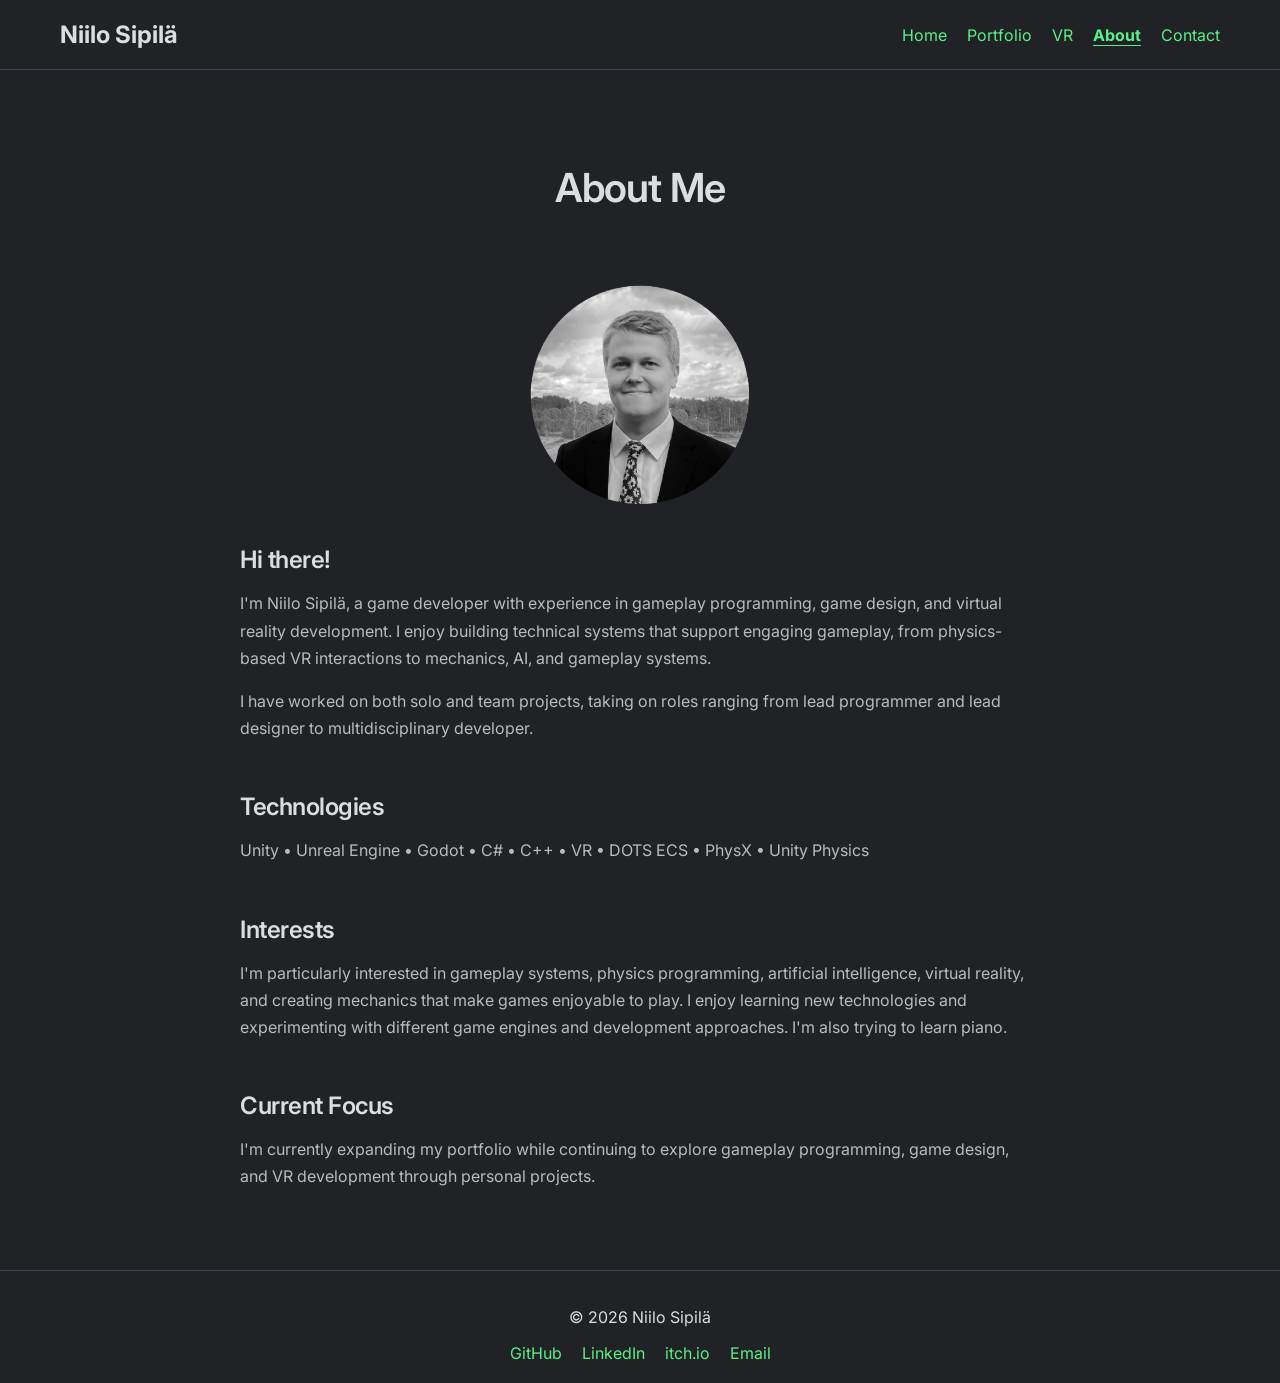
==== about/index.html @ 5193f63b "Add itch.io link to footer" ====
<head>

    <meta charset="UTF-8">
    <meta name="viewport" content="width=device-width, initial-scale=1.0">

    <title>About | Niilo Sipilä</title>

    <meta name="description"
        content="Learn more about Niilo Sipilä, a game developer with experience in gameplay programming, game design, and VR development.">
    <meta property="og:title" content="About | Niilo Sipilä">
    <meta property="og:description" content="Learn more about Niilo Sipilä, a game developer with experience in gameplay programming, game design, and VR development.">
    <meta property="og:image" content="https://unipachu.github.io/images/og-image.png">
    <meta property="og:url" content="https://unipachu.github.io/about/">
    <meta property="og:type" content="website">
    <meta name="twitter:card" content="summary_large_image">
    <meta name="twitter:title" content="Niilo Sipilä | Game Developer">
    <meta name="twitter:description" content="Game developer specializing in gameplay programming, game design, and VR.">
    <meta name="twitter:image" content="https://unipachu.github.io/images/og-image.png">

    <link rel="preconnect" href="https://fonts.googleapis.com">
    <link rel="preconnect" href="https://fonts.gstatic.com" crossorigin>
    <link href="https://fonts.googleapis.com/css2?family=Inter:wght@400;500;600;700&display=swap" rel="stylesheet">
    <link rel="stylesheet" href="../css/style.css">
    <link rel="icon" type="image/png" href="../images/favicon.png">

</head>

<body>

    <header>
        <div class="container">
            <nav>
                <div class="logo">
                    <a href="/">Niilo Sipilä</a>
                </div>

                <div class="nav-links">
                    <a href="/">Home</a>
                    <a href="/portfolio/">Portfolio</a>
                    <a href="/vr/">VR</a>
                    <a href="/about/" class="active">About</a>
                    <a href="/contact/">Contact</a>
                </div>
            </nav>
        </div>
    </header>

    <main>
        <div class="container">

            <section class="page-header">

                <h1>About Me</h1>

                <!-- <p>
                    Game developer with a passion for gameplay programming, game design, and VR.
                </p> -->

            </section>

            <section class="about-content">

                <div class="about-profile">

                    <img src="/images/profile.png"
                        alt="Portrait of Niilo Sipilä">

                </div>

                <section class="about-section">

                    <h2>Hi there!</h2>

                    <p>
                        I'm Niilo Sipilä, a game developer with experience in gameplay programming,
                        game design, and virtual reality development. I enjoy building technical
                        systems that support engaging gameplay, from physics-based VR interactions
                        to mechanics, AI, and gameplay systems.
                    </p>

                    <p>
                        I have worked on both solo and team projects, taking on roles ranging
                        from lead programmer and lead designer to multidisciplinary developer.
                    </p>

                </section>

                <section class="about-section">

                    <h2>Technologies</h2>

                    <p>
                        Unity • Unreal Engine • Godot • C# • C++ • VR • DOTS ECS • PhysX • Unity Physics
                    </p>

                </section>

                <section class="about-section">

                    <h2>Interests</h2>

                    <p>
                        I'm particularly interested in gameplay systems, physics programming,
                        artificial intelligence, virtual reality, and creating mechanics that
                        make games enjoyable to play. I enjoy learning new technologies and
                        experimenting with different game engines and development approaches.
                        I'm also trying to learn piano.
                    </p>

                </section>

                <section class="about-section">

                    <h2>Current Focus</h2>

                    <p>
                        I'm currently expanding my portfolio while continuing to explore gameplay
                        programming, game design, and VR development through personal projects.
                    </p>

                </section>

            </section>

        </div>
    </main>

    <footer>
        <div class="container">
            <p>© 2026 Niilo Sipilä</p>

            <div class="footer-links">
                <a href="https://github.com/unipachu" target="_blank" rel="noopener noreferrer">GitHub</a>
                <a href="https://www.linkedin.com/in/niilo-s-b567a1142" target="_blank" rel="noopener noreferrer">LinkedIn</a>
                <a href="https://unipachu.itch.io" target="_blank" rel="noopener noreferrer">itch.io</a>
                <a href="mailto:sipinii@hotmail.com">Email</a>
            </div>
        </div>
    </footer>

</body>

</html>
---- css/style.css ----
/* Global settings */

:root {
    --bg-color: #202225;
    --surface-color: #2f3136;
    --border-color: #40444b;
    --text-color: #dcddde;
    --muted-text-color: #b9bbbe;
    --accent-color: #57f287;
    --accent-hover-color: #45c97a;
}

* {
    box-sizing: border-box;
}

body {
    margin: 0;
    font-family: "Inter", sans-serif;
    min-height: 100vh;
    display: flex;
    flex-direction: column;

    background-color: var(--bg-color);
    color: var(--text-color);
}

main {
    flex: 1;
}

h1,
h2,
h3 {
    font-weight: 600;
    letter-spacing: -0.02em;
}

/* Layout */

.container {
    max-width: 1200px;
    margin: 0 auto;
    padding: 0 20px;
}

/* Navigation */

header {
    padding: 20px;
    border-bottom: 1px solid var(--border-color);
}

nav {
    display: flex;
    justify-content: space-between;
    align-items: center;
}

.logo a {
    font-size: 1.5rem;
    font-weight: bold;
    text-decoration: none;
    color: inherit;
}

.nav-links {
    display: flex;
    gap: 20px;
}

.nav-links a {
    text-decoration: none;
    color: var(--accent-color);
}

.nav-links a:hover {
    color: var(--accent-color);
}

.nav-links a.active {
    font-weight: bold;
    text-decoration: underline;
    text-underline-offset: 4px;
}

/* Footer */

footer {
    padding: 20px;
    border-top: 1px solid var(--border-color);
    text-align: center;
}

.footer-links {
    display: flex;
    justify-content: center;
    gap: 20px;
}

.footer-links a {
    text-decoration: none;
    color: var(--accent-color);
}

.footer-links a:hover {
    color: var(--accent-color);
}

/* Hero */

.hero {
    padding: 80px 0 30px;
    text-align: center;
}

.hero h1 {
    font-size: 3rem;
    margin-bottom: 10px;
}

.hero h2 {
    font-weight: normal;
    margin-bottom: 30px;
}

.hero p {
    max-width: 700px;
    margin: 0 auto 40px;
    line-height: 1.6;
}

/* Featured work */

.featured-work {
    padding: 0 0 80px;
    text-align: center;
}

.work-cards {
    display: flex;
    justify-content: center;
    gap: 30px;
    margin-top: 0;
}

.work-card {
    max-width: 400px;
    padding: 30px;

    background-color: var(--surface-color);
    border: 1px solid var(--border-color);
    border-radius: 10px;
}

.work-card p {
    line-height: 1.6;
}

.work-card a {
    display: inline-block;
    margin-top: 20px;
}

/* Portfolio pages */

.page-header {
    padding: 60px 0 40px;
    text-align: center;
}

.page-header h1 {
    font-size: 2.5rem;
}

.projects {
    display: flex;
    flex-direction: column;
    align-items: center;
    gap: 50px;
    padding-bottom: 80px;
}

.project-card {
    width: 700px;
    max-width: 100%;
    padding: 30px;

    background-color: var(--surface-color);
    border: 1px solid var(--border-color);
    border-radius: 10px;
}

.project-card p {
    line-height: 1.6;
}

.project-role {
    font-weight: bold;
}

.project-details {
    text-align: left;
}

/* Project media */

.project-media {
    text-align: center;
    margin: 30px 0;
}

.project-media img {
    width: 426px;
    max-width: 100%;
    height: auto;
}

/* Project links */

.project-card a {
    display: inline-block;
    margin-top: 20px;
    padding: 10px 20px;
    border-radius: 6px;
    background-color: var(--accent-color);
    color: #202225;
    text-decoration: none;
    font-weight: bold;
}

.project-links {
    display: flex;
    flex-direction: column;
    align-items: flex-start;
    gap: 10px;
    margin-top: 20px;
}

.video-container {
    position: relative;
    width: 100%;
    max-width: 700px;
    aspect-ratio: 16 / 9;
    margin: 30px auto 0;
}

.video-container iframe {
    width: 100%;
    height: 100%;
    border: none;
    border-radius: 10px;
}

/* About page */

.about-content {
    max-width: 800px;
    margin: 0 auto 80px;
}

.about-profile {
    display: flex;
    justify-content: center;
    margin-bottom: 40px;
}

.about-profile img {
    width: 220px;
    height: 220px;
    border-radius: 50%;
    object-fit: cover;
}

.about-section {
    margin-bottom: 50px;
}

.about-section h2 {
    margin-bottom: 15px;
}

.about-section p {
    line-height: 1.7;
}

/* Contact page */

.contact-content {
    max-width: 800px;
    margin: 0 auto 80px;
}

.contact-item {
    margin-bottom: 40px;
}

.contact-item h2 {
    margin-bottom: 10px;
}

.contact-item p {
    margin: 0;
    line-height: 1.6;
}

p {
    color: var(--text-color);
}

.about-section p,
.project-details p {
    color: var(--muted-text-color);
}

/* Global links */

a {
    color: var(--accent-color);
}

a:hover {
    opacity: 0.8;
}

.project-links a,
.work-card a {
    display: inline-block;
    padding: 8px 14px;
    border-radius: 6px;
    background-color: var(--accent-color);
    color: #202225;
    text-decoration: none;
    font-weight: bold;
}

.project-links a:hover,
.work-card a:hover {
    opacity: 0.85;
}
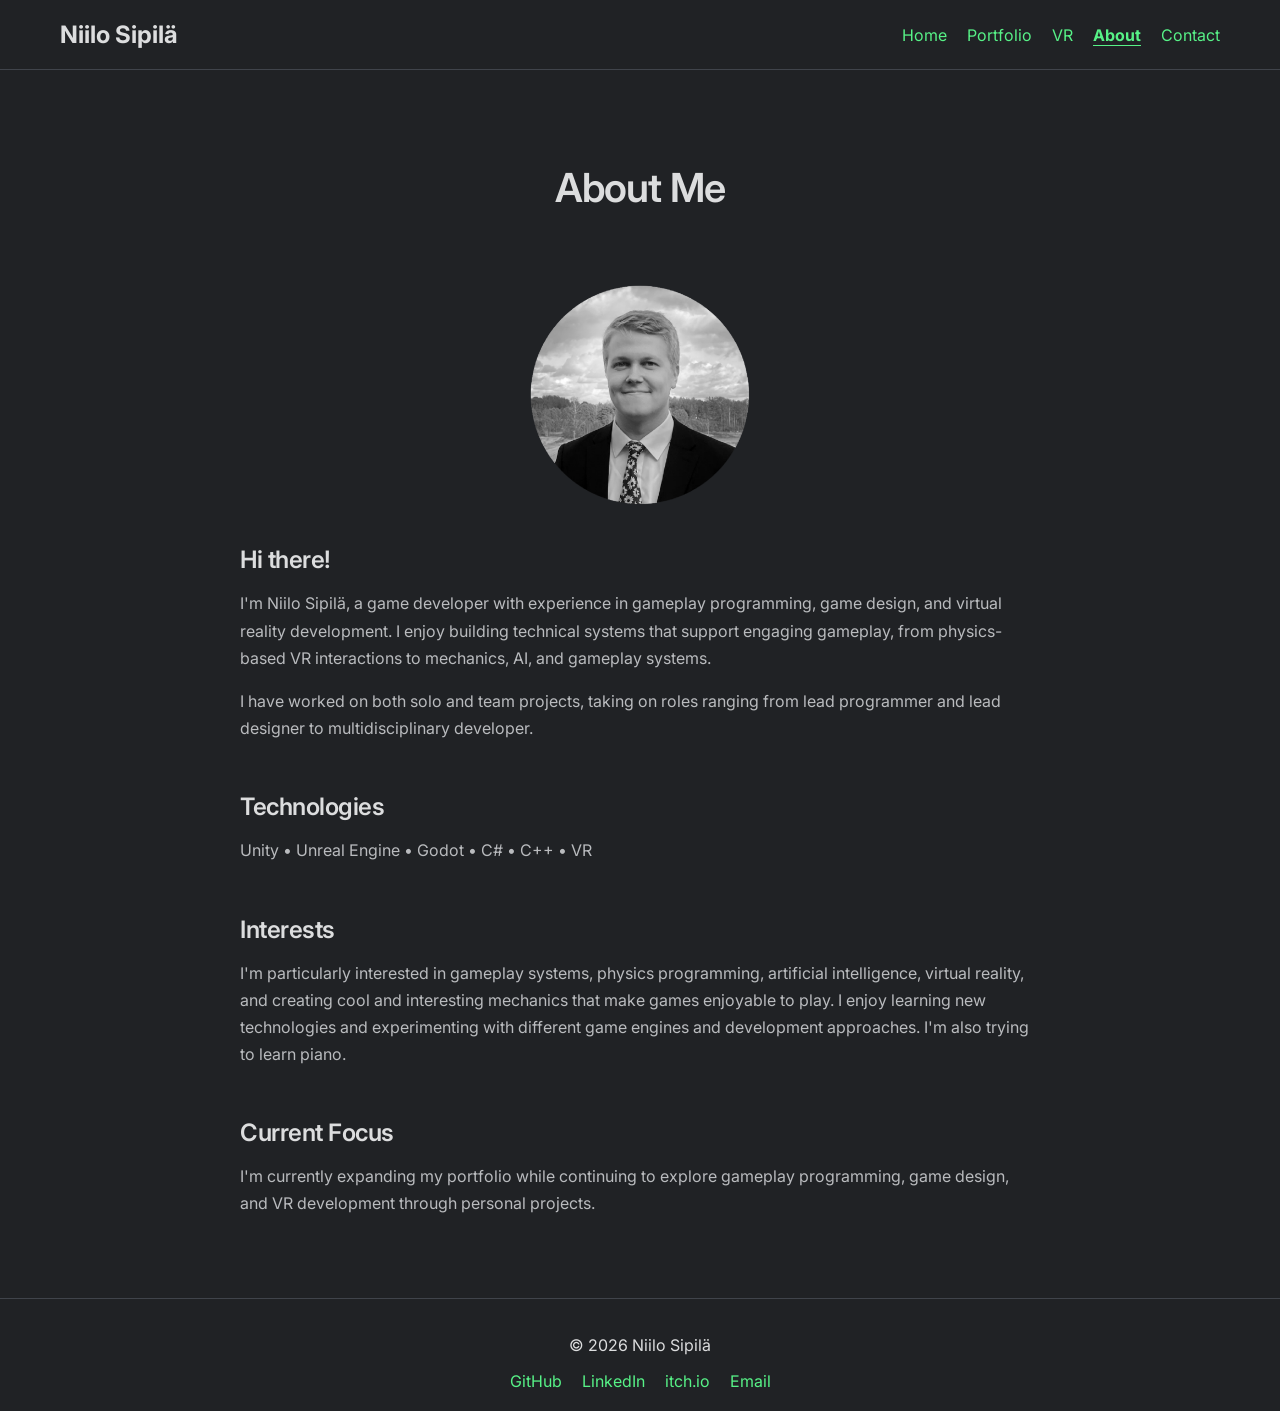
==== commit dac467f3: "Update About page text" ====
--- a/about/index.html
+++ b/about/index.html
@@ -90,7 +90,7 @@
                     <h2>Technologies</h2>
 
                     <p>
-                        Unity • Unreal Engine • Godot • C# • C++ • VR • DOTS ECS • PhysX • Unity Physics
+                        Unity • Unreal Engine • Godot • C# • C++ • VR
                     </p>
 
                 </section>
@@ -101,8 +101,8 @@
 
                     <p>
                         I'm particularly interested in gameplay systems, physics programming,
-                        artificial intelligence, virtual reality, and creating mechanics that
-                        make games enjoyable to play. I enjoy learning new technologies and
+                        artificial intelligence, virtual reality, and creating cool and interesting
+                        mechanics that make games enjoyable to play. I enjoy learning new technologies and
                         experimenting with different game engines and development approaches.
                         I'm also trying to learn piano.
                     </p>
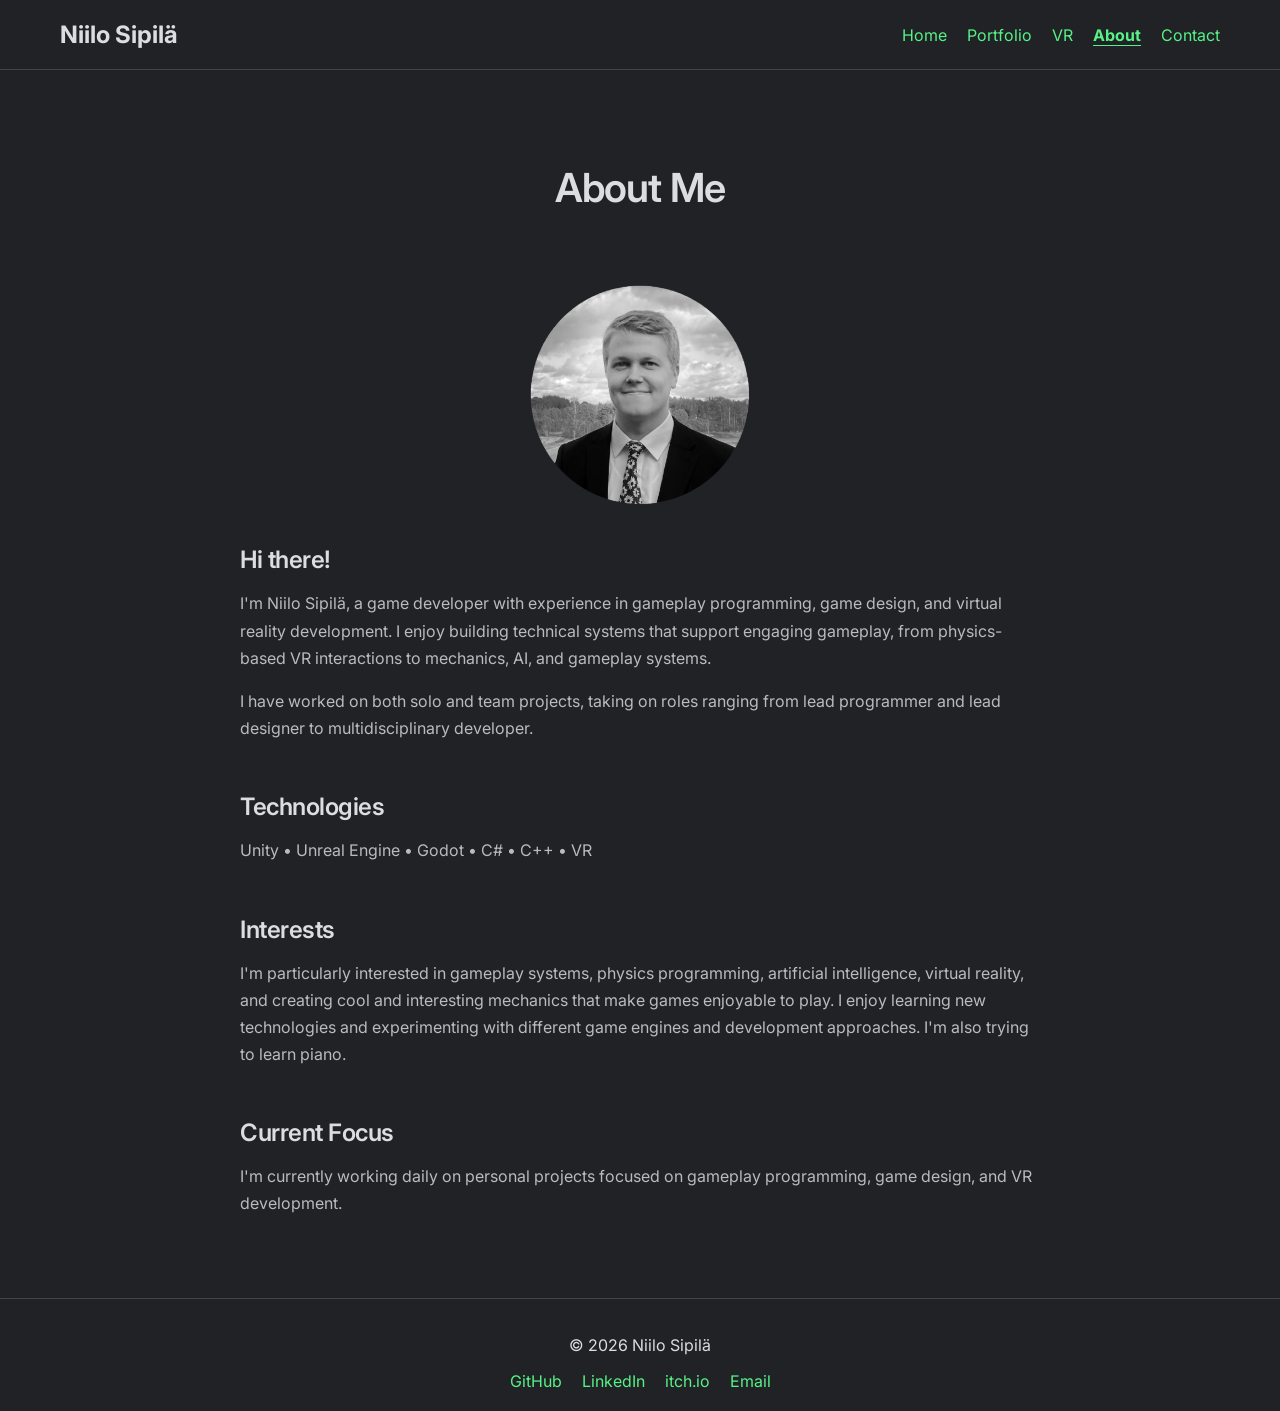
==== commit 192f6e18: "Update About page" ====
--- a/about/index.html
+++ b/about/index.html
@@ -114,8 +114,8 @@
                     <h2>Current Focus</h2>
 
                     <p>
-                        I'm currently expanding my portfolio while continuing to explore gameplay
-                        programming, game design, and VR development through personal projects.
+                        I'm currently working daily on personal projects focused on gameplay programming,
+                        game design, and VR development.
                     </p>
 
                 </section>
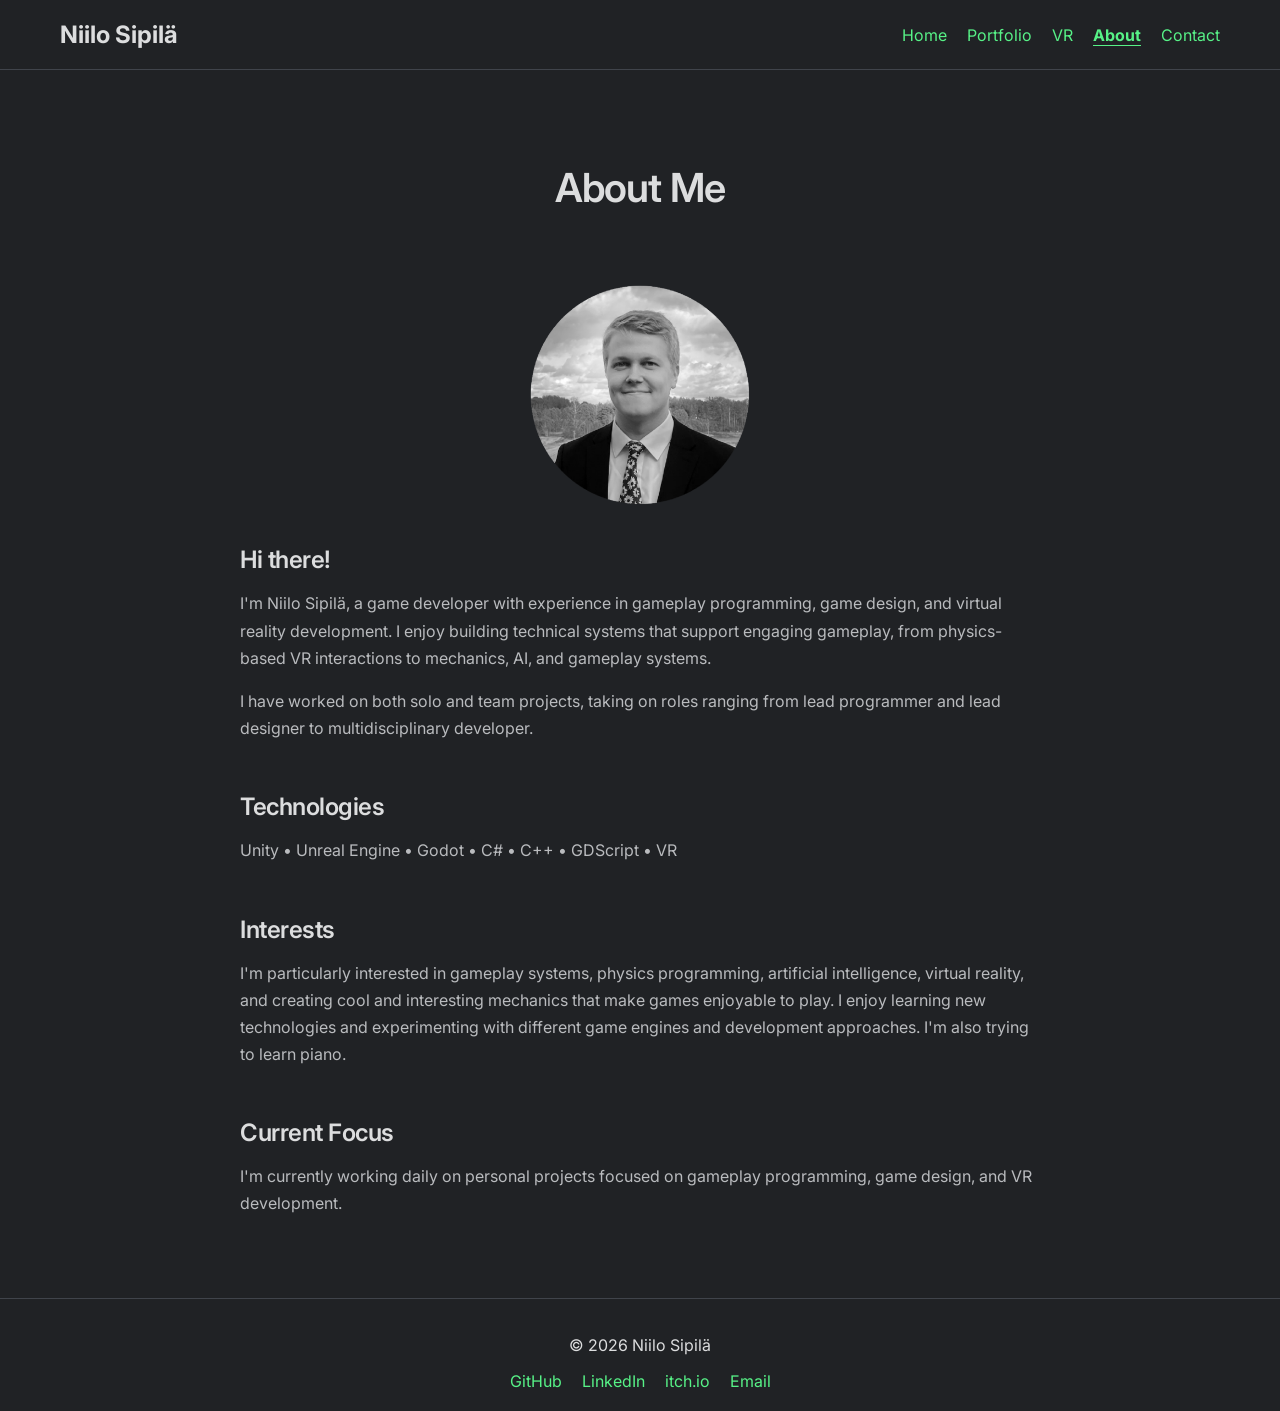
==== commit 5021d777: "Update some project descriptions" ====
--- a/about/index.html
+++ b/about/index.html
@@ -90,7 +90,7 @@
                     <h2>Technologies</h2>
 
                     <p>
-                        Unity • Unreal Engine • Godot • C# • C++ • VR
+                        Unity • Unreal Engine • Godot • C# • C++ • GDScript • VR
                     </p>
 
                 </section>
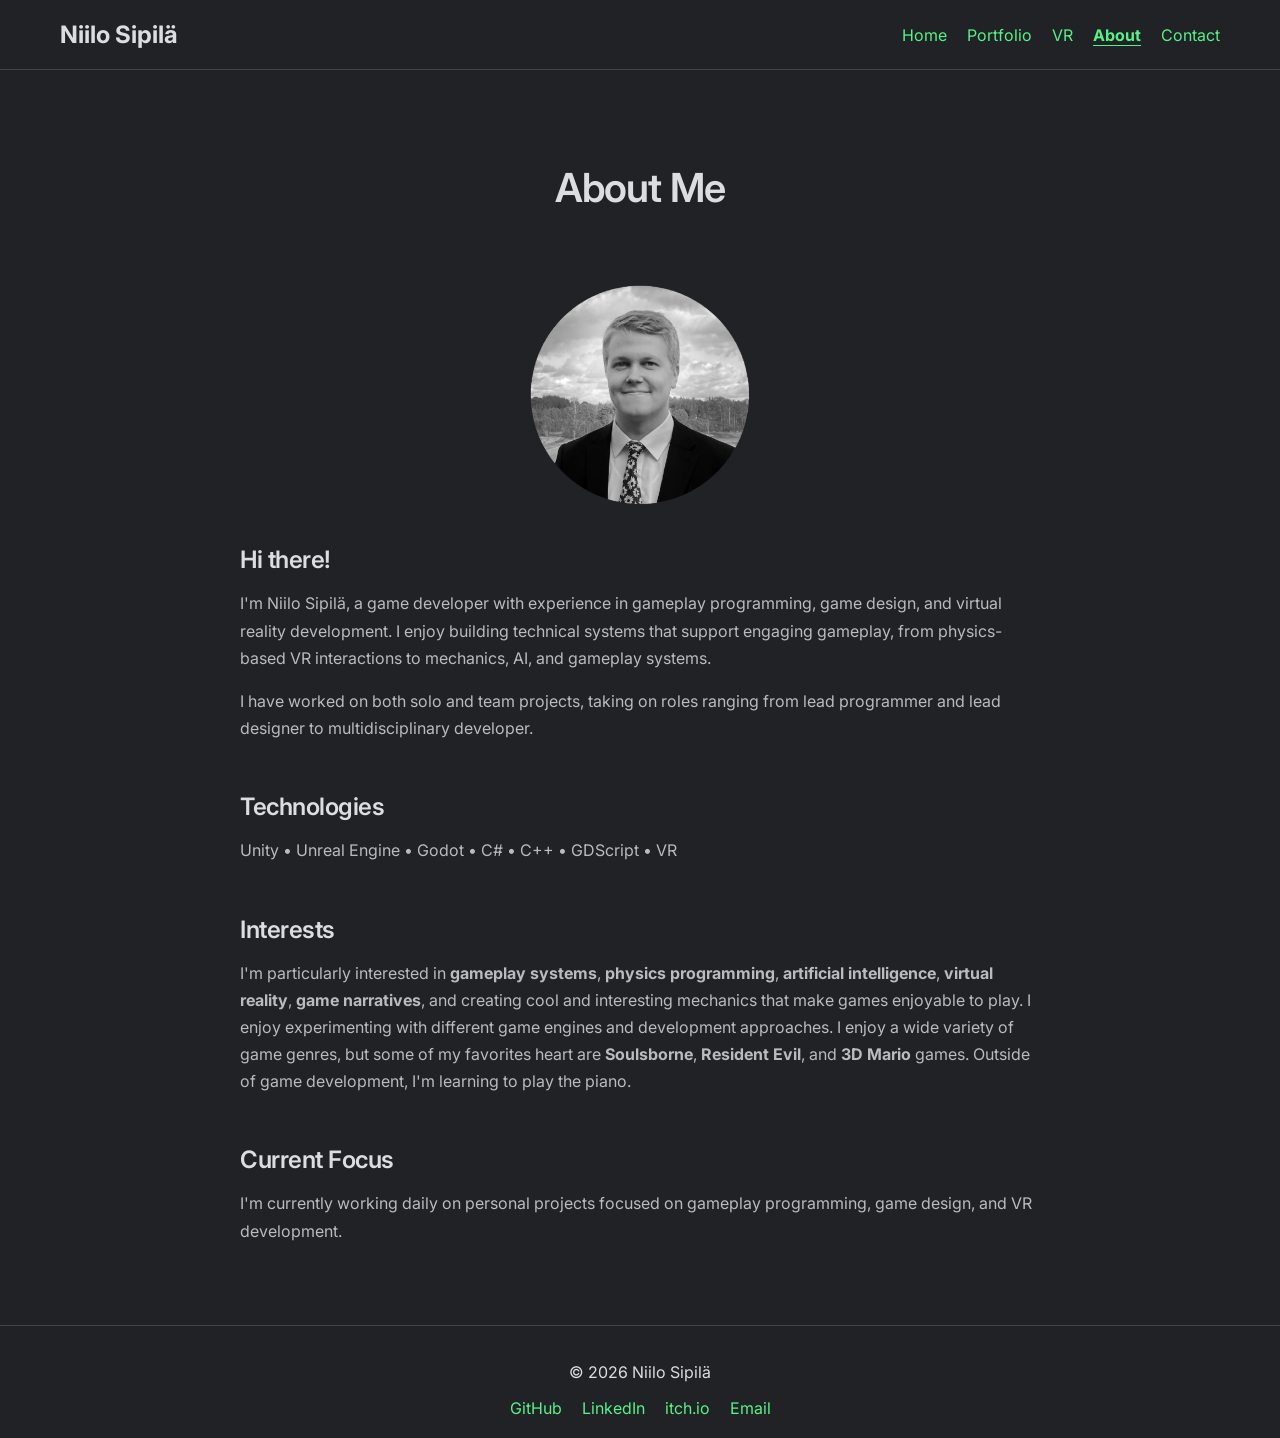
==== commit bca7d7d6: "Update Interests chapter text. Update Chaos Vehicle VR project description." ====
--- a/about/index.html
+++ b/about/index.html
@@ -99,13 +99,18 @@
 
                     <h2>Interests</h2>
 
-                    <p>
-                        I'm particularly interested in gameplay systems, physics programming,
-                        artificial intelligence, virtual reality, and creating cool and interesting
-                        mechanics that make games enjoyable to play. I enjoy learning new technologies and
-                        experimenting with different game engines and development approaches.
-                        I'm also trying to learn piano.
-                    </p>
+                        <p>
+                            I'm particularly interested in <strong>gameplay systems</strong>,
+                            <strong>physics programming</strong>,
+                            <strong>artificial intelligence</strong>,
+                            <strong>virtual reality</strong>,
+                            <strong>game narratives</strong>, and creating cool and interesting
+                            mechanics that make games enjoyable to play. I enjoy experimenting with different
+                            game engines and development approaches. I enjoy a wide variety of game genres,
+                            but some of my favorites heart are <strong>Soulsborne</strong>,
+                            <strong>Resident Evil</strong>, and <strong>3D Mario</strong> games.
+                            Outside of game development, I'm learning to play the piano.
+                        </p>
 
                 </section>
 
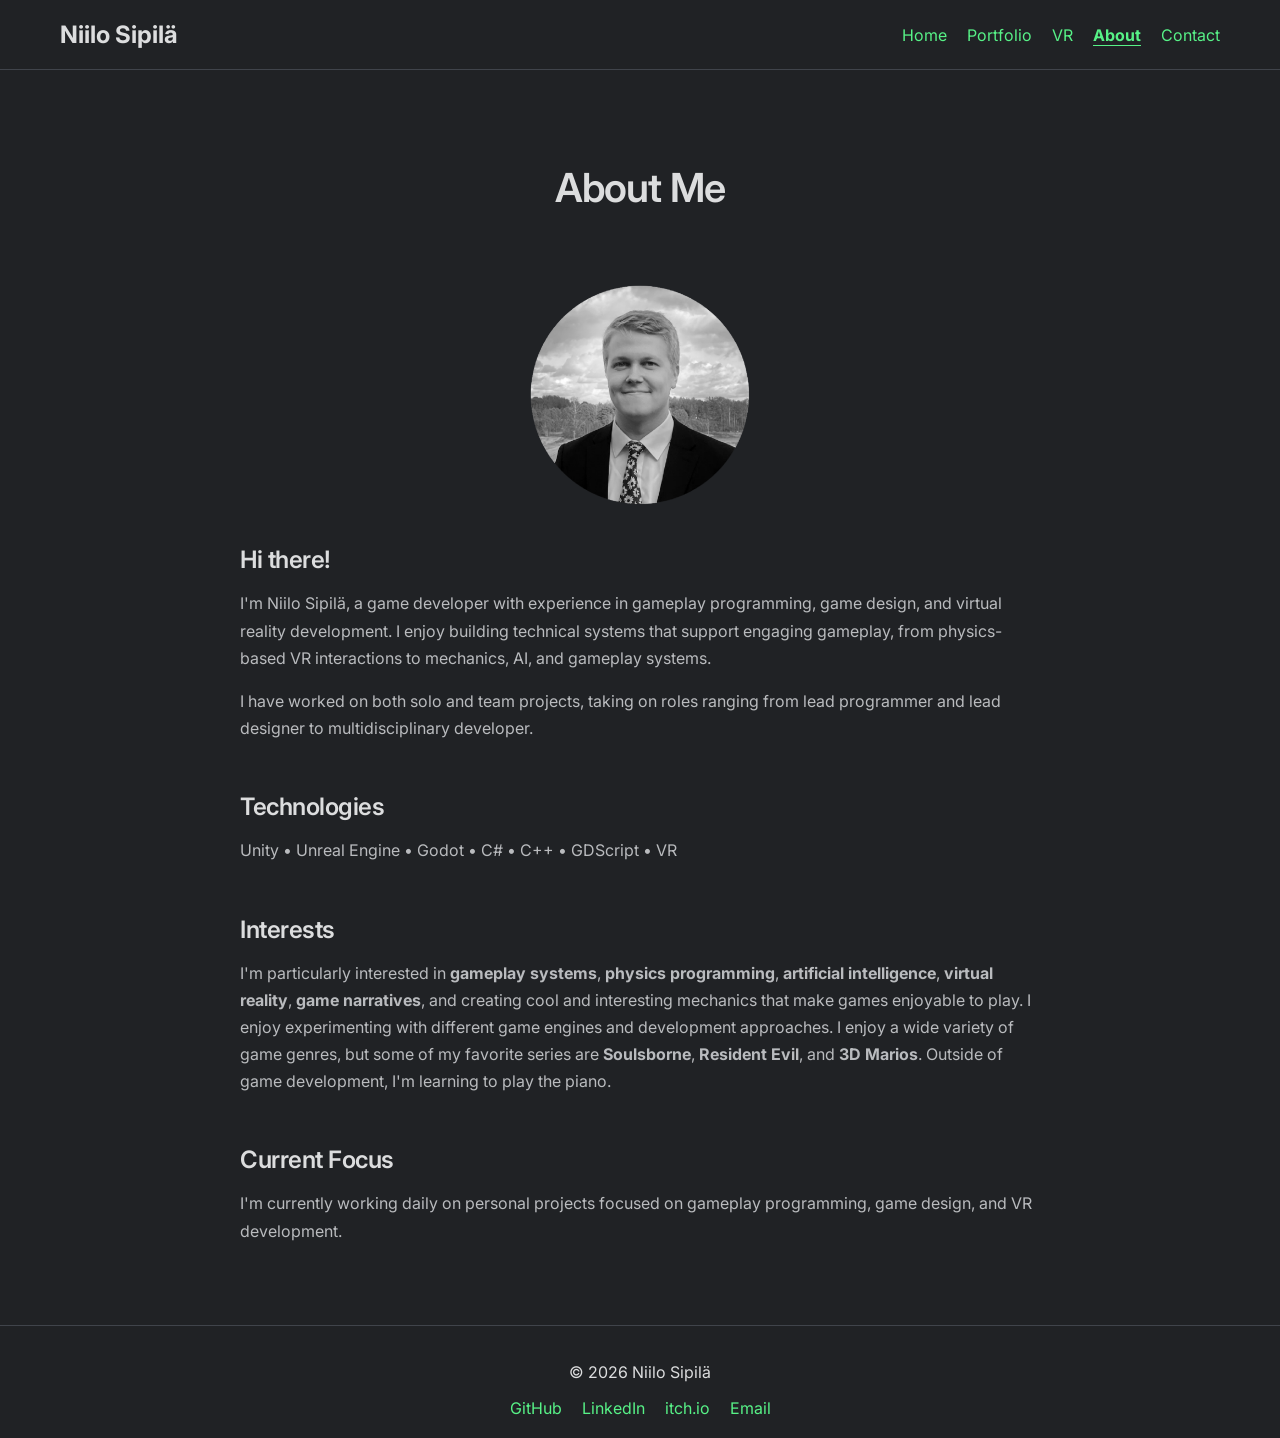
==== commit 02eb9016: "Fix typo in Interests text." ====
--- a/about/index.html
+++ b/about/index.html
@@ -107,8 +107,8 @@
                             <strong>game narratives</strong>, and creating cool and interesting
                             mechanics that make games enjoyable to play. I enjoy experimenting with different
                             game engines and development approaches. I enjoy a wide variety of game genres,
-                            but some of my favorites heart are <strong>Soulsborne</strong>,
-                            <strong>Resident Evil</strong>, and <strong>3D Mario</strong> games.
+                            but some of my favorite series are <strong>Soulsborne</strong>,
+                            <strong>Resident Evil</strong>, and <strong>3D Marios</strong>.
                             Outside of game development, I'm learning to play the piano.
                         </p>
 
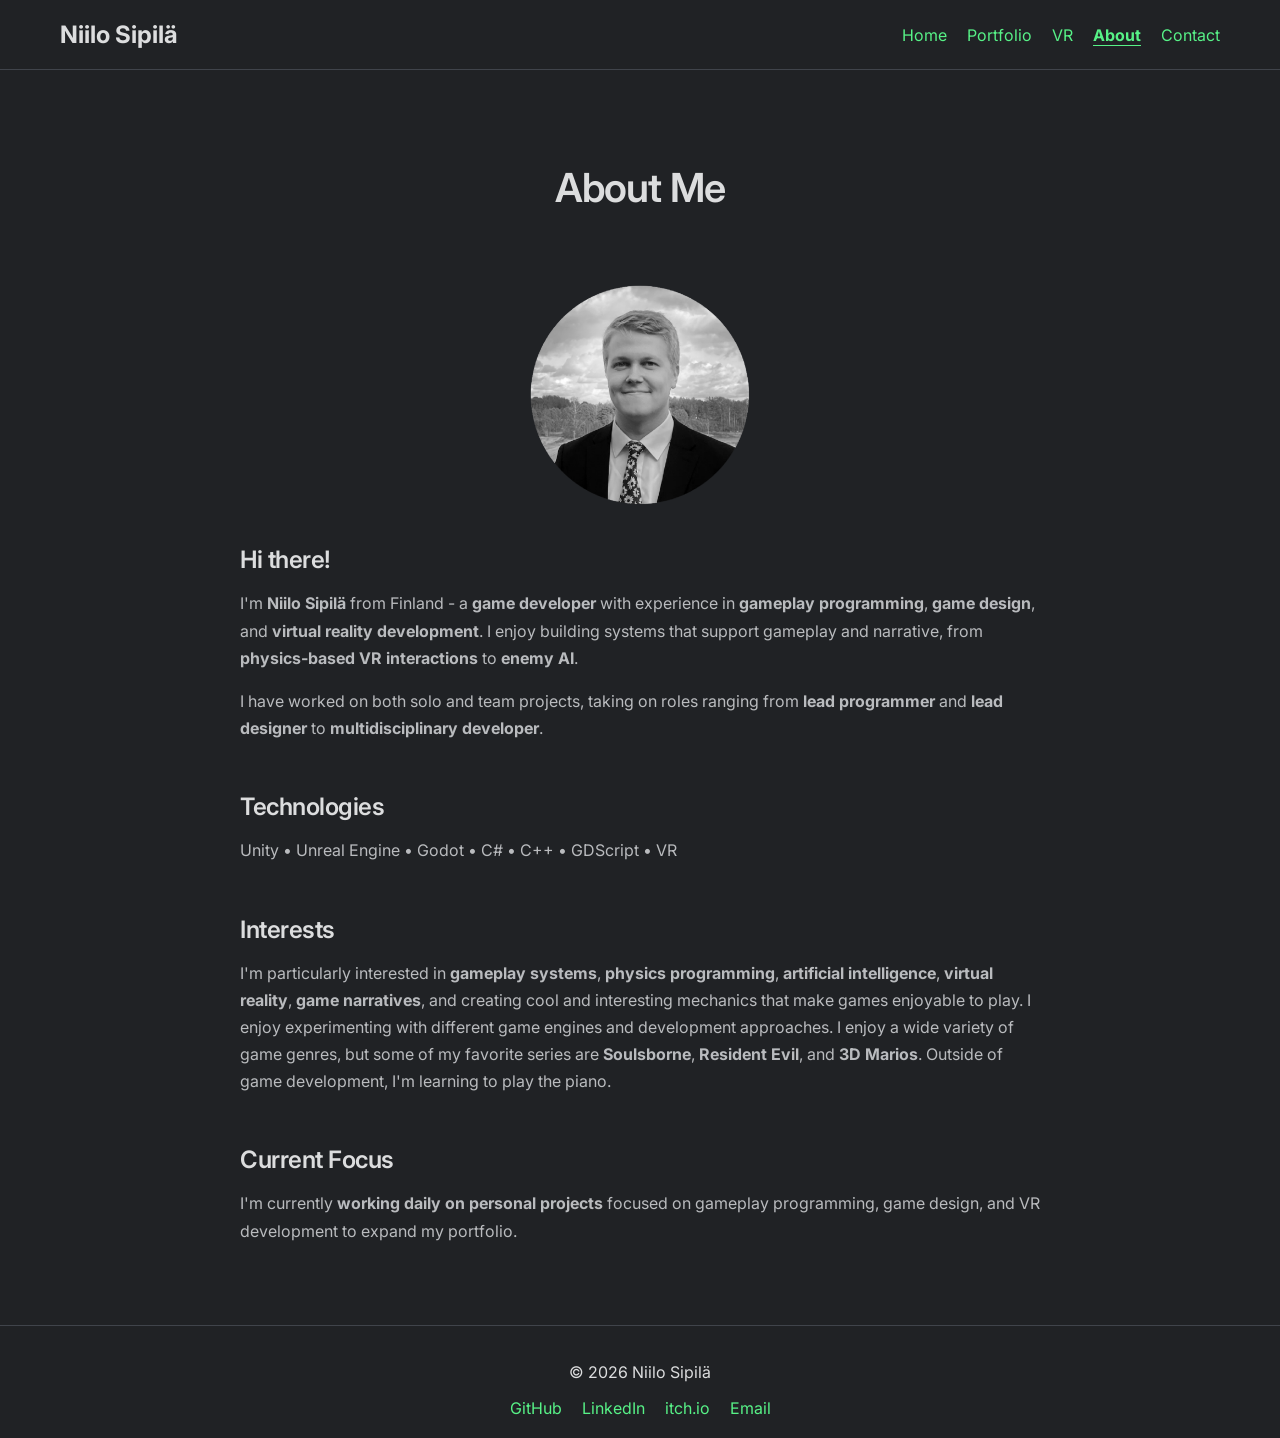
==== commit 1ca8c73a: "Refine About page texts" ====
--- a/about/index.html
+++ b/about/index.html
@@ -72,15 +72,15 @@
                     <h2>Hi there!</h2>
 
                     <p>
-                        I'm Niilo Sipilä, a game developer with experience in gameplay programming,
-                        game design, and virtual reality development. I enjoy building technical
-                        systems that support engaging gameplay, from physics-based VR interactions
-                        to mechanics, AI, and gameplay systems.
+                        I'm <strong>Niilo Sipilä</strong> from Finland - a <strong>game developer</strong> with experience in <strong>gameplay programming</strong>,
+                        <strong>game design</strong>, and <strong>virtual reality development</strong>. I enjoy building
+                        systems that support gameplay and narrative, from <strong>physics-based VR interactions</strong>
+                        to <strong>enemy AI</strong>.
                     </p>
 
                     <p>
                         I have worked on both solo and team projects, taking on roles ranging
-                        from lead programmer and lead designer to multidisciplinary developer.
+                        from <strong>lead programmer</strong> and <strong>lead designer</strong> to <strong>multidisciplinary developer</strong>.
                     </p>
 
                 </section>
@@ -119,8 +119,8 @@
                     <h2>Current Focus</h2>
 
                     <p>
-                        I'm currently working daily on personal projects focused on gameplay programming,
-                        game design, and VR development.
+                        I'm currently <strong>working daily on personal projects</strong> focused on gameplay programming,
+                        game design, and VR development to expand my portfolio.
                     </p>
 
                 </section>
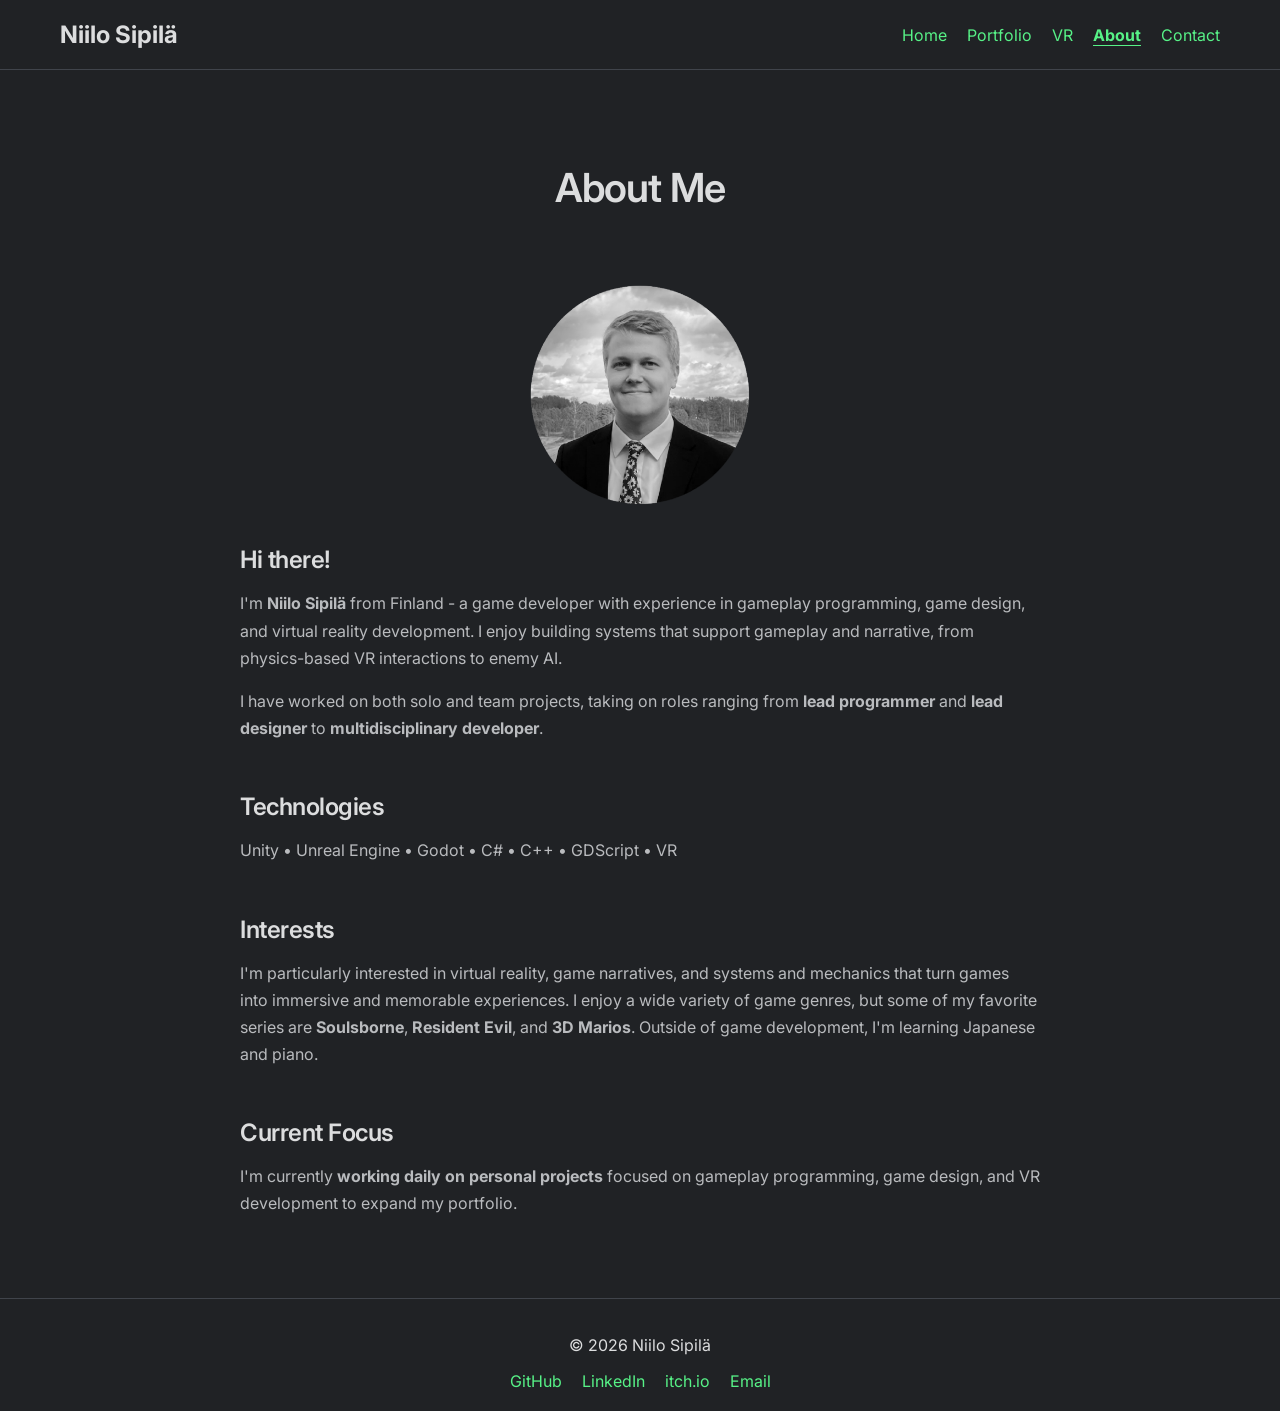
==== commit 24029b74: "Update About page text" ====
--- a/about/index.html
+++ b/about/index.html
@@ -72,10 +72,10 @@
                     <h2>Hi there!</h2>
 
                     <p>
-                        I'm <strong>Niilo Sipilä</strong> from Finland - a <strong>game developer</strong> with experience in <strong>gameplay programming</strong>,
-                        <strong>game design</strong>, and <strong>virtual reality development</strong>. I enjoy building
-                        systems that support gameplay and narrative, from <strong>physics-based VR interactions</strong>
-                        to <strong>enemy AI</strong>.
+                        I'm <strong>Niilo Sipilä</strong> from Finland - a game developer with experience in gameplay programming,
+                        game design, and virtual reality development. I enjoy building
+                        systems that support gameplay and narrative, from physics-based VR interactions
+                        to enemy AI.
                     </p>
 
                     <p>
@@ -100,16 +100,13 @@
                     <h2>Interests</h2>
 
                         <p>
-                            I'm particularly interested in <strong>gameplay systems</strong>,
-                            <strong>physics programming</strong>,
-                            <strong>artificial intelligence</strong>,
-                            <strong>virtual reality</strong>,
-                            <strong>game narratives</strong>, and creating cool and interesting
-                            mechanics that make games enjoyable to play. I enjoy experimenting with different
-                            game engines and development approaches. I enjoy a wide variety of game genres,
+                            I'm particularly interested in virtual reality,
+                            game narratives, and systems and mechanics that
+                            turn games into immersive and memorable experiences.
+                            I enjoy a wide variety of game genres,
                             but some of my favorite series are <strong>Soulsborne</strong>,
                             <strong>Resident Evil</strong>, and <strong>3D Marios</strong>.
-                            Outside of game development, I'm learning to play the piano.
+                            Outside of game development, I'm learning Japanese and piano.
                         </p>
 
                 </section>
